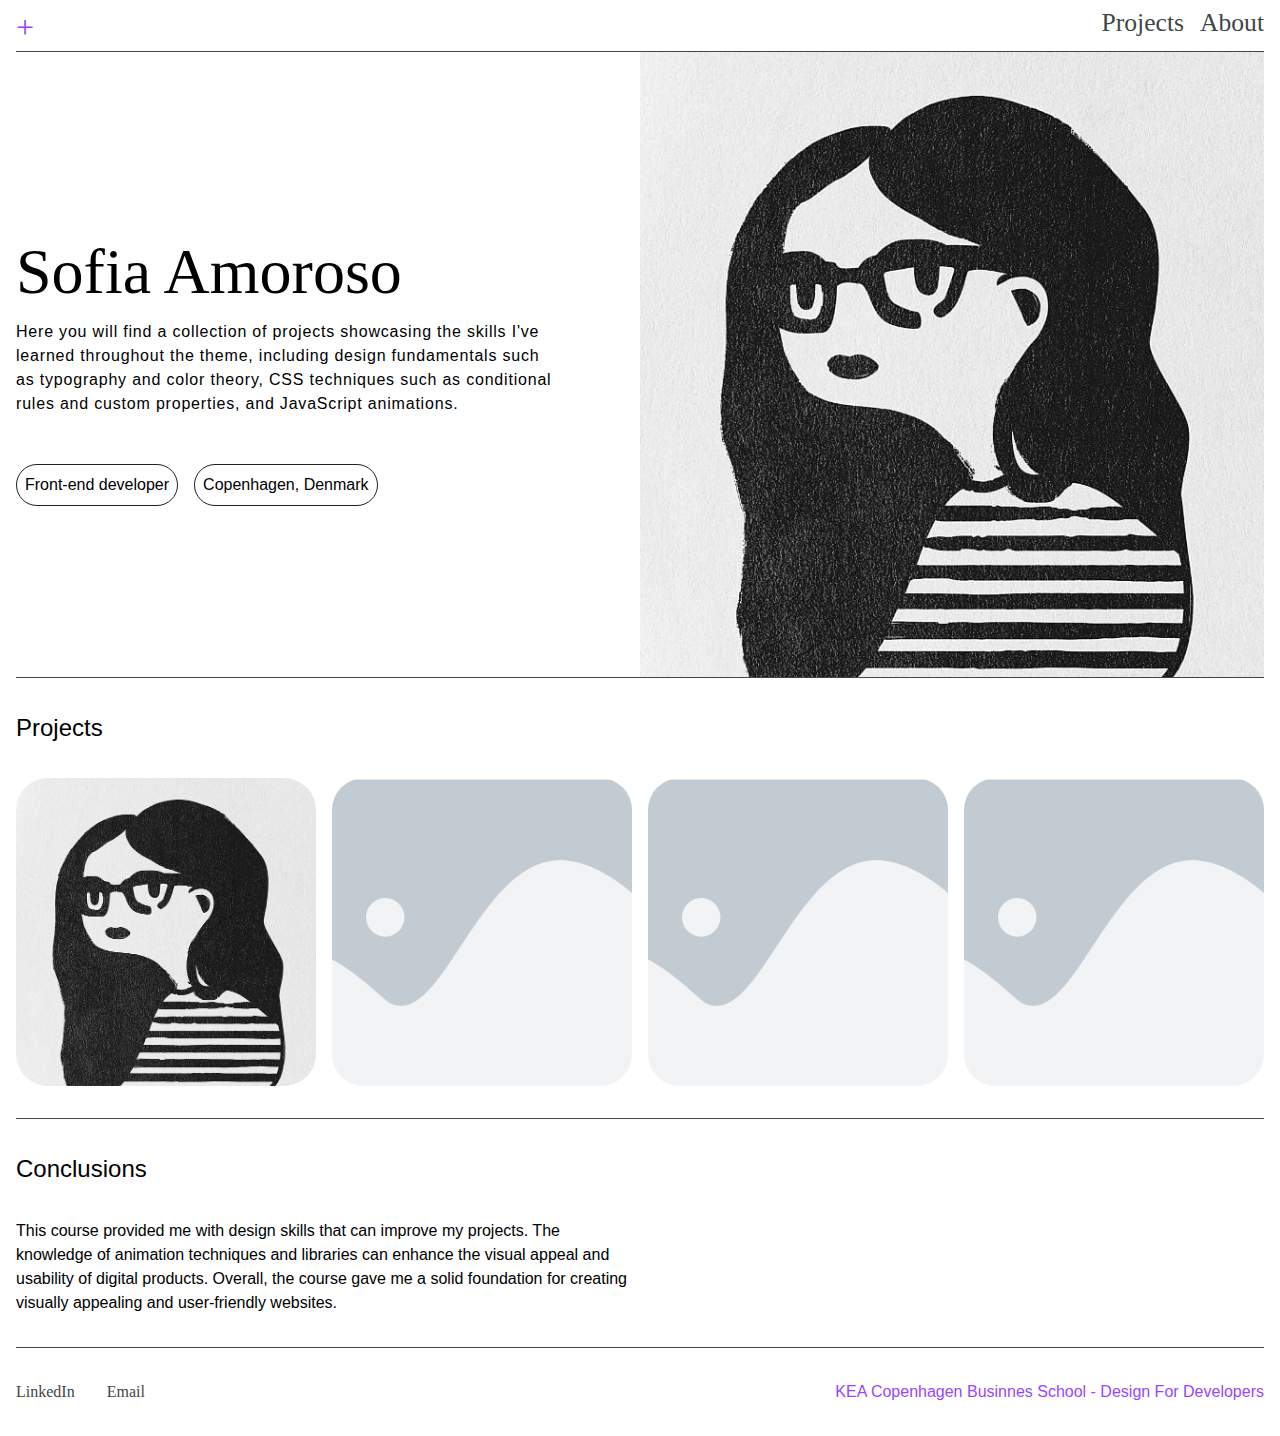
==== index.html @ 20555d50 "end of the day" ====
<!DOCTYPE html>
<html lang="en">
  <head>
    <meta charset="UTF-8" />
    <meta http-equiv="X-UA-Compatible" content="IE=edge" />
    <meta name="viewport" content="width=device-width, initial-scale=1.0" />
    <title>Sofia Amoroso</title>
    <link rel="stylesheet" href="style.css" />
  </head>
  <body>
    <nav>
      <a href="index.html" id="dark-theme" class="active">+</a>
      <ul id="menu">
        <li><a href="#projects">Projects</a></li>
        <li><a href="#">About</a></li>
      </ul>
    </nav>
    <header>
      <div id="header-content">
        <h1>Sofia Amoroso</h1>
        <p id="header-p">
          Here you will find a collection of projects showcasing the skills I've
          learned throughout the theme, including design fundamentals such as
          typography and color theory, CSS techniques such as conditional rules
          and custom properties, and JavaScript animations.
          <!-- I am a multimedia designer specializing in front-end development and
          currently seeking an internship in this field. Here you will find a
          selection of my most relevant works showcasing my skills in web
          design, coding, and user experience. -->
        </p>
        <div id="header-info">
          <p>Front-end developer</p>
          <p>Copenhagen, Denmark</p>
        </div>
      </div>
      <img src="assets/doodle.jpg" alt="pro-pic" />
    </header>
    <main>
      <h2>Projects</h2>
      <section id="projects">
        <article class="card">
          <a href="#">
            <img id="card-img" src="assets/doodle.jpg" alt="preview" />
          </a>
          <div id="container" class="hidden">
            <div id="card-info" class>
              <p class="title">Title 1</p>
              <div id="key-words-container">
                <p class="key-words">Key word</p>
                <p class="key-words">Key word</p>
              </div>
            </div>
          </div>
        </article>
        <article class="card">
          <a href="#">
            <img id="card-img" src="assets/placeholder.png" alt="preview" />
          </a>
          <div id="container" class="hidden">
            <div id="card-info" class>
              <p class="title">Title 1</p>
              <div id="key-words-container">
                <p class="key-words">Key word</p>
                <p class="key-words">Key word</p>
              </div>
            </div>
          </div>
        </article>
        <article class="card">
          <a href="#">
            <img id="card-img" src="assets/placeholder.png" alt="preview" />
          </a>
          <div id="container" class="hidden">
            <div id="card-info" class>
              <p class="title">Title 1</p>
              <div id="key-words-container">
                <p class="key-words">Key word</p>
                <p class="key-words">Key word</p>
              </div>
            </div>
          </div>
        </article>
        <article class="card">
          <a href="#">
            <img id="card-img" src="assets/placeholder.png" alt="preview" />
          </a>
          <div id="container" class="hidden">
            <div id="card-info" class>
              <p class="title">Title 1</p>
              <div id="key-words-container">
                <p class="key-words">Key word</p>
                <p class="key-words">Key word</p>
              </div>
            </div>
          </div>
        </article>
      </section>
      <section id="conclusion">
        <h2>Conclusions</h2>
        <p>
          This course provided me with design skills that can improve my
          projects. The knowledge of animation techniques and libraries can
          enhance the visual appeal and usability of digital products. Overall,
          the course gave me a solid foundation for creating visually appealing
          and user-friendly websites.
        </p>
      </section>
    </main>
    <footer>
      <div>
        <a href="https://www.linkedin.com/in/sofia-amoroso/">LinkedIn</a>
        <a href="mailto:sof.amoroso@gmail.com">Email</a>
      </div>
      <p class="active">
        KEA Copenhagen Businnes School - Design For Developers
      </p>
    </footer>
  </body>
  <script src="script.js"></script>
</html>
---- style.css ----
@font-face {
  font-family: "Poppins";
  src: url("./Poppins");
}

@font-face {
  font-family: "Font Populista";
  src: url("./font-populista/FontPopulista-Storto.otf");
}

/* Resetter */
* {
  margin: 0px;
  padding: 0px;
  list-style: none;
  text-decoration: none;
}

/* Color Properties */
:root {
  --color-darker: #1e2322;
  --color-dark: #3e4745;
  --color-light: #fcf3e5;
  --color-lighter: #fff;
  --color-accent: #9846ff;
  --font-paragraph: "Poppins";
  /* --font-display: "Font Populista"; */
}

/* Fonts */
html {
  font-size: 100%; /*16px*/
  font-family: "Poppins", sans-serif;
  line-height: 1.5;
  background-color: var(--color-lighter);
  margin: 0.2rem 1rem 0;
}

/* nav bar */
nav {
  display: flex;
  justify-content: space-between;
  font-size: 1.6rem;
  font-weight: 300;
  border-bottom: solid 0.5px var(--color-dark);
  background-color: inherit;
}

#dark-theme{
    font-size: 2rem;
}

#menu {
  display: flex;
  gap: 1rem;
}

a {
    font-family: var(--font-paragraph);
  color: var(--color-dark);
}

a:hover {
  color: var(--color-accent);
}

.active {
  color: var(--color-accent);
}

header {
  display: grid;
  grid-template-columns: 1fr 1fr;
  border-bottom: solid 0.5px var(--color-dark);
}

header img {
  grid-column-start: 2;
  max-width: 100%;
  justify-self: end;
}

#header-content {
  display: flex;
  flex-direction: column;
  justify-content: center;
  padding-right: 5rem;
}

h1 {
  font-family: var(--font-paragraph);
  font-size: 4rem;
  font-weight: 300;
  line-height: 1.5;
}

#header-p {
  font-weight: 400;
  letter-spacing: 0.05rem;
}

#header-info {
  display: flex;
  /* justify-content: space-between; */
  padding-top: 3rem;
  gap: 1rem;
}

#header-info p {
  border: solid 1px var(--color-darker);
  padding: 0.5rem;
  border-radius: 2rem;
}

/* cards */
h2 {
  padding: 2rem 0;
  font-weight: 300;
}

#projects {
  padding-bottom: 2rem;
  display: grid;
  grid-template-columns: repeat(auto-fit, minmax(250px, 1fr));
  gap: 1rem;
  border-bottom: solid 0.5px var(--color-dark);
}

.card {
  /* border: solid 0.8px var(--color-dark); */
  position: relative;
  border-radius: 2rem;
  overflow: hidden;
  cursor: pointer;
}

.card img {
  width: 100%;
  height: 100%;
  object-fit: cover;
  transition: filter 0.5s ease;
}

#card-info {
  position: absolute;
  inset: 0;
  width: 100%;
  height: 100%;
  z-index: 9999;
  display: flex;
  flex-direction: column;
  align-items: center;
  justify-content: center;
}

.title {
  background-color: var(--color-lighter);
  padding: 0.5rem 1.5rem;
  border-radius: 1.5rem;
  color: var(--color-dark);
  font-weight: 500;
  font-size: 1.5rem;
  margin-bottom: 1rem;
}

#key-words-container {
  display: flex;
  flex-direction: row;
  gap: 1rem;
  flex-wrap: wrap;
  align-items: center;
  justify-content: center;
}

.key-words {
  background-color: var(--color-lighter);
  padding: 0.5rem;
  border-radius: 1rem;
  color: var(--color-accent);
  font-weight: 300;
  font-size: 0.8rem;
}

#conclusion {
  display: grid;
  grid-template-columns: 1fr 1fr;
  border-bottom: solid 0.5px var(--color-dark);
  padding-bottom: 2rem;
}

#conclusion p {
  grid-column-start: 1;
}

footer {
  padding: 2rem 0;
  display: flex;
  justify-content: space-between;
  flex-wrap: wrap;
  font-size: 1rem;
  font-weight: 400;
}

footer div {
  display: flex;
  gap: 2rem;
}

/* styling */
.hidden {
  display: none;
}

.blur {
  filter: blur(5px);
}

@media only screen and (max-width: 900px) {
  header {
    display: flex;
    flex-direction: column;
    border-bottom: solid 0.5px var(--color-dark);
    padding-top: 1rem;
  }

  header img {
    padding-top: 1rem;
  }
}

@media (prefers-color-scheme: dark) {
  :root {
    --color-accent: #fcb0b6;
  }
  html {
    background-color: var(--color-darker);
    color: var(--color-light);
  }

  nav {
    border-bottom: solid 0.5px var(--color-light);
  }

  a {
    color: var(--color-light);
  }

  header {
    border-bottom: solid 0.5px var(--color-light);
  }

  .blur {
    filter: blur(5px);
    opacity: 70%;
  }
}
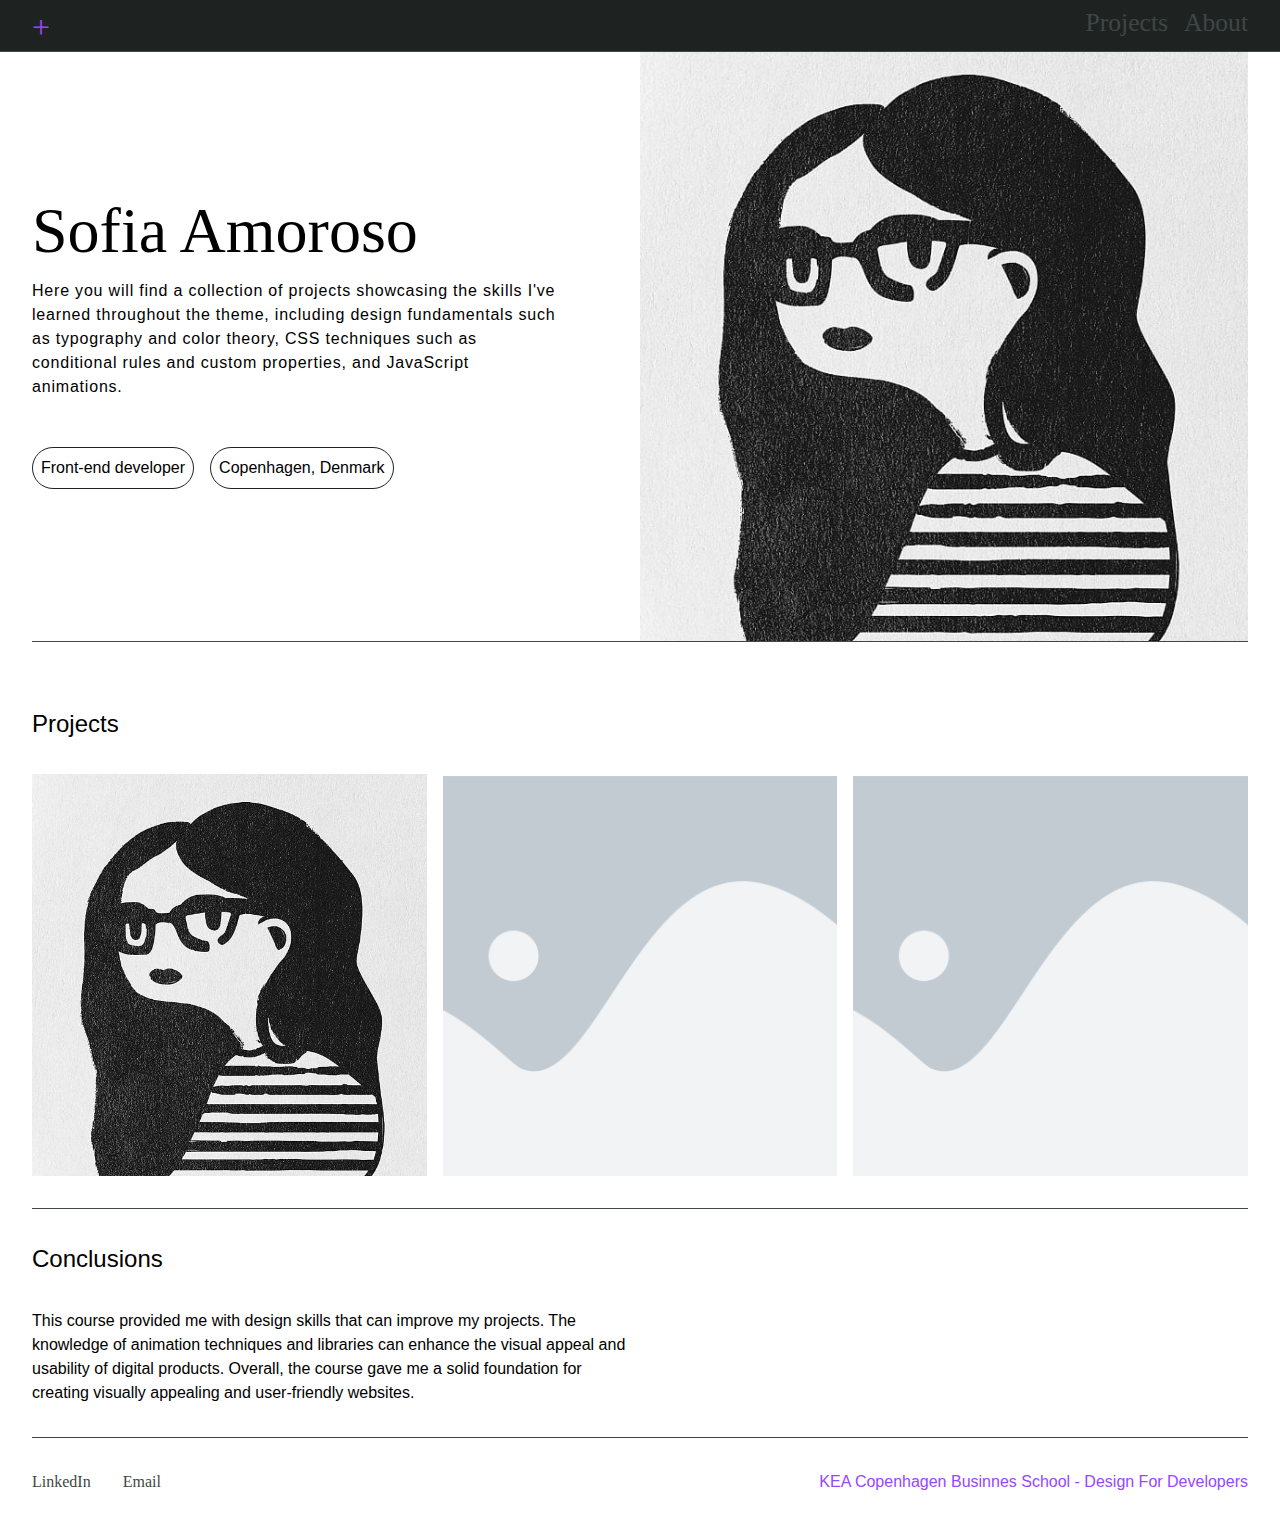
==== commit 967ba694: "project page" ====
--- a/index.html
+++ b/index.html
@@ -11,7 +11,7 @@
     <nav>
       <a href="index.html" id="dark-theme" class="active">+</a>
       <ul id="menu">
-        <li><a href="#projects">Projects</a></li>
+        <li><a href="#projects-heading">Projects</a></li>
         <li><a href="#">About</a></li>
       </ul>
     </nav>
@@ -36,12 +36,12 @@
       <img src="assets/doodle.jpg" alt="pro-pic" />
     </header>
     <main>
-      <h2>Projects</h2>
+      <h2 id="projects-heading">Projects</h2>
       <section id="projects">
         <article class="card">
-          <a href="#">
+          <a href="project1.html">
             <img id="card-img" src="assets/doodle.jpg" alt="preview" />
-          </a>
+
           <div id="container" class="hidden">
             <div id="card-info" class>
               <p class="title">Title 1</p>
@@ -51,6 +51,22 @@
               </div>
             </div>
           </div>
+        </a>
+        </article>
+        <article class="card">
+          <a href="project2.html">
+            <img id="card-img" src="assets/placeholder.png" alt="preview" />
+
+          <div id="container" class="hidden">
+            <div id="card-info" class>
+              <p class="title">Title 1</p>
+              <div id="key-words-container">
+                <p class="key-words">Key word</p>
+                <p class="key-words">Key word</p>
+              </div>
+            </div>
+          </div>
+        </a>
         </article>
         <article class="card">
           <a href="#">
@@ -66,34 +82,7 @@
             </div>
           </div>
         </article>
-        <article class="card">
-          <a href="#">
-            <img id="card-img" src="assets/placeholder.png" alt="preview" />
-          </a>
-          <div id="container" class="hidden">
-            <div id="card-info" class>
-              <p class="title">Title 1</p>
-              <div id="key-words-container">
-                <p class="key-words">Key word</p>
-                <p class="key-words">Key word</p>
-              </div>
-            </div>
-          </div>
-        </article>
-        <article class="card">
-          <a href="#">
-            <img id="card-img" src="assets/placeholder.png" alt="preview" />
-          </a>
-          <div id="container" class="hidden">
-            <div id="card-info" class>
-              <p class="title">Title 1</p>
-              <div id="key-words-container">
-                <p class="key-words">Key word</p>
-                <p class="key-words">Key word</p>
-              </div>
-            </div>
-          </div>
-        </article>
+       
       </section>
       <section id="conclusion">
         <h2>Conclusions</h2>
--- a/style.css
+++ b/style.css
@@ -27,27 +27,39 @@
   /* --font-display: "Font Populista"; */
 }
 
-/* Fonts */
 html {
   font-size: 100%; /*16px*/
   font-family: "Poppins", sans-serif;
   line-height: 1.5;
   background-color: var(--color-lighter);
-  margin: 0.2rem 1rem 0;
-}
-
+}
+
+main,
+footer {
+  margin: 0 2rem;
+}
+
+header{
+  margin: 2rem 2rem;
+}
 /* nav bar */
 nav {
+  position: fixed;
+  top: 0;
+  width: 100%;
+  z-index: 1;
+  box-sizing: border-box;
   display: flex;
   justify-content: space-between;
   font-size: 1.6rem;
   font-weight: 300;
   border-bottom: solid 0.5px var(--color-dark);
-  background-color: inherit;
-}
-
-#dark-theme{
-    font-size: 2rem;
+  background-color: var(--color-darker);
+  padding: 0.2rem 2rem 0;
+}
+
+#dark-theme {
+  font-size: 2rem;
 }
 
 #menu {
@@ -56,7 +68,7 @@
 }
 
 a {
-    font-family: var(--font-paragraph);
+  font-family: var(--font-paragraph);
   color: var(--color-dark);
 }
 
@@ -129,7 +141,6 @@
 .card {
   /* border: solid 0.8px var(--color-dark); */
   position: relative;
-  border-radius: 2rem;
   overflow: hidden;
   cursor: pointer;
 }
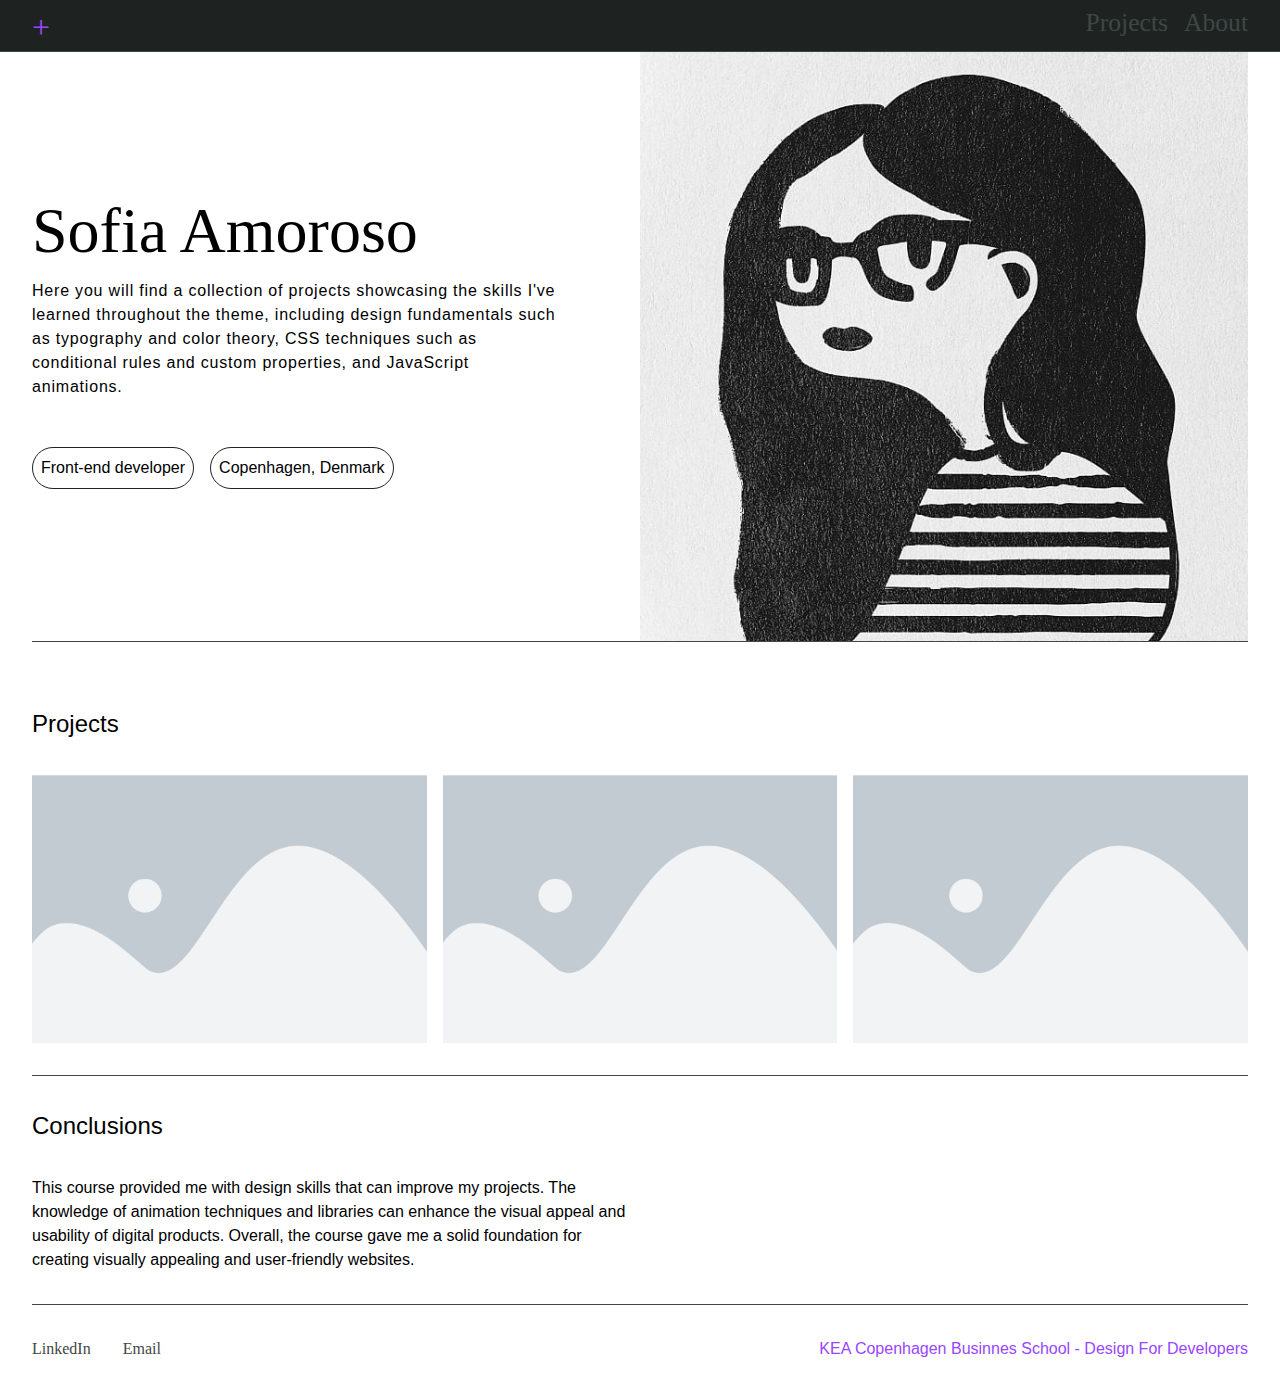
==== commit 65a8278b: "page project 2 created" ====
--- a/index.html
+++ b/index.html
@@ -40,21 +40,6 @@
       <section id="projects">
         <article class="card">
           <a href="project1.html">
-            <img id="card-img" src="assets/doodle.jpg" alt="preview" />
-
-          <div id="container" class="hidden">
-            <div id="card-info" class>
-              <p class="title">Title 1</p>
-              <div id="key-words-container">
-                <p class="key-words">Key word</p>
-                <p class="key-words">Key word</p>
-              </div>
-            </div>
-          </div>
-        </a>
-        </article>
-        <article class="card">
-          <a href="project2.html">
             <img id="card-img" src="assets/placeholder.png" alt="preview" />
 
           <div id="container" class="hidden">
@@ -68,6 +53,22 @@
           </div>
         </a>
         </article>
+
+        <article class="card">
+          <a href="project2.html">
+            <img id="card-img" src="assets/placeholder.png" alt="preview" />
+          <div id="container" class="hidden">
+            <div id="card-info" class>
+              <p class="title">Title 1</p>
+              <div id="key-words-container">
+                <p class="key-words">Key word</p>
+                <p class="key-words">Key word</p>
+              </div>
+            </div>
+          </div>
+        </a>
+        </article>
+
         <article class="card">
           <a href="#">
             <img id="card-img" src="assets/placeholder.png" alt="preview" />
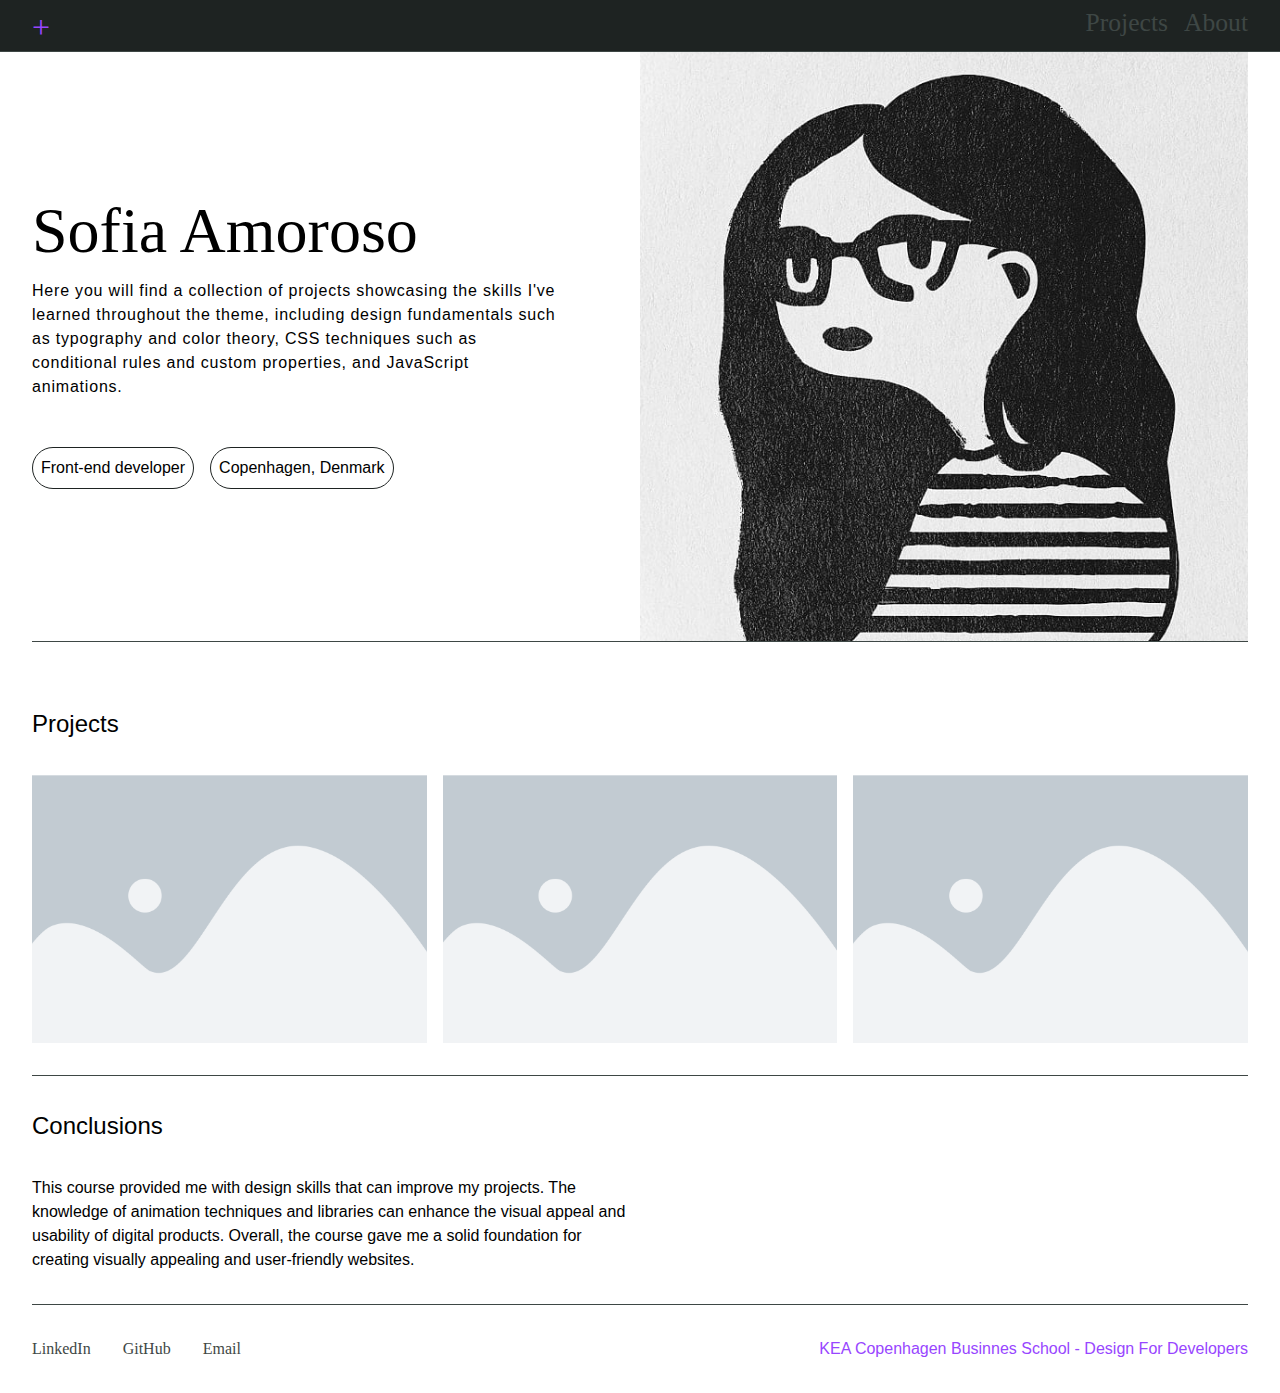
==== commit c4fbbdbf: "end" ====
--- a/index.html
+++ b/index.html
@@ -42,48 +42,51 @@
           <a href="project1.html">
             <img id="card-img" src="assets/placeholder.png" alt="preview" />
 
-          <div id="container" class="hidden">
-            <div id="card-info" class>
-              <p class="title">Title 1</p>
-              <div id="key-words-container">
-                <p class="key-words">Key word</p>
-                <p class="key-words">Key word</p>
+            <div id="container" class="hidden">
+              <div id="card-info" class>
+                <p class="title">Fonts and UI</p>
+                <div id="key-words-container">
+                  <p class="key-words">Key word</p>
+                  <p class="key-words">Key word</p>
+                </div>
               </div>
             </div>
-          </div>
-        </a>
+          </a>
         </article>
 
         <article class="card">
           <a href="project2.html">
             <img id="card-img" src="assets/placeholder.png" alt="preview" />
-          <div id="container" class="hidden">
-            <div id="card-info" class>
-              <p class="title">Title 1</p>
-              <div id="key-words-container">
-                <p class="key-words">Key word</p>
-                <p class="key-words">Key word</p>
+            <div id="container" class="hidden">
+              <div id="card-info" class>
+                <p class="title">Colors and Animations</p>
+                <div id="key-words-container">
+                  <p class="key-words">Key word</p>
+                  <p class="key-words">Key word</p>
+                </div>
               </div>
             </div>
-          </div>
-        </a>
+          </a>
         </article>
 
         <article class="card">
-          <a href="#">
+          <a
+            href="https://rossosofia.github.io/13c.02.01.responsive-design/"
+            target="_blank"
+          >
             <img id="card-img" src="assets/placeholder.png" alt="preview" />
-          </a>
-          <div id="container" class="hidden">
-            <div id="card-info" class>
-              <p class="title">Title 1</p>
-              <div id="key-words-container">
-                <p class="key-words">Key word</p>
-                <p class="key-words">Key word</p>
+
+            <div id="container" class="hidden">
+              <div id="card-info" class>
+                <p class="title">Responsive design</p>
+                <div id="key-words-container">
+                  <p class="key-words">Key word</p>
+                  <p class="key-words">Key word</p>
+                </div>
               </div>
             </div>
-          </div>
+          </a>
         </article>
-       
       </section>
       <section id="conclusion">
         <h2>Conclusions</h2>
@@ -98,7 +101,12 @@
     </main>
     <footer>
       <div>
-        <a href="https://www.linkedin.com/in/sofia-amoroso/">LinkedIn</a>
+        <a href="https://www.linkedin.com/in/sofia-amoroso/" target="_blank"
+          >LinkedIn</a
+        >
+        <a href="https://github.com/rossosofia?tab=repositories" target="_blank"
+          >GitHub</a
+        >
         <a href="mailto:sof.amoroso@gmail.com">Email</a>
       </div>
       <p class="active">
